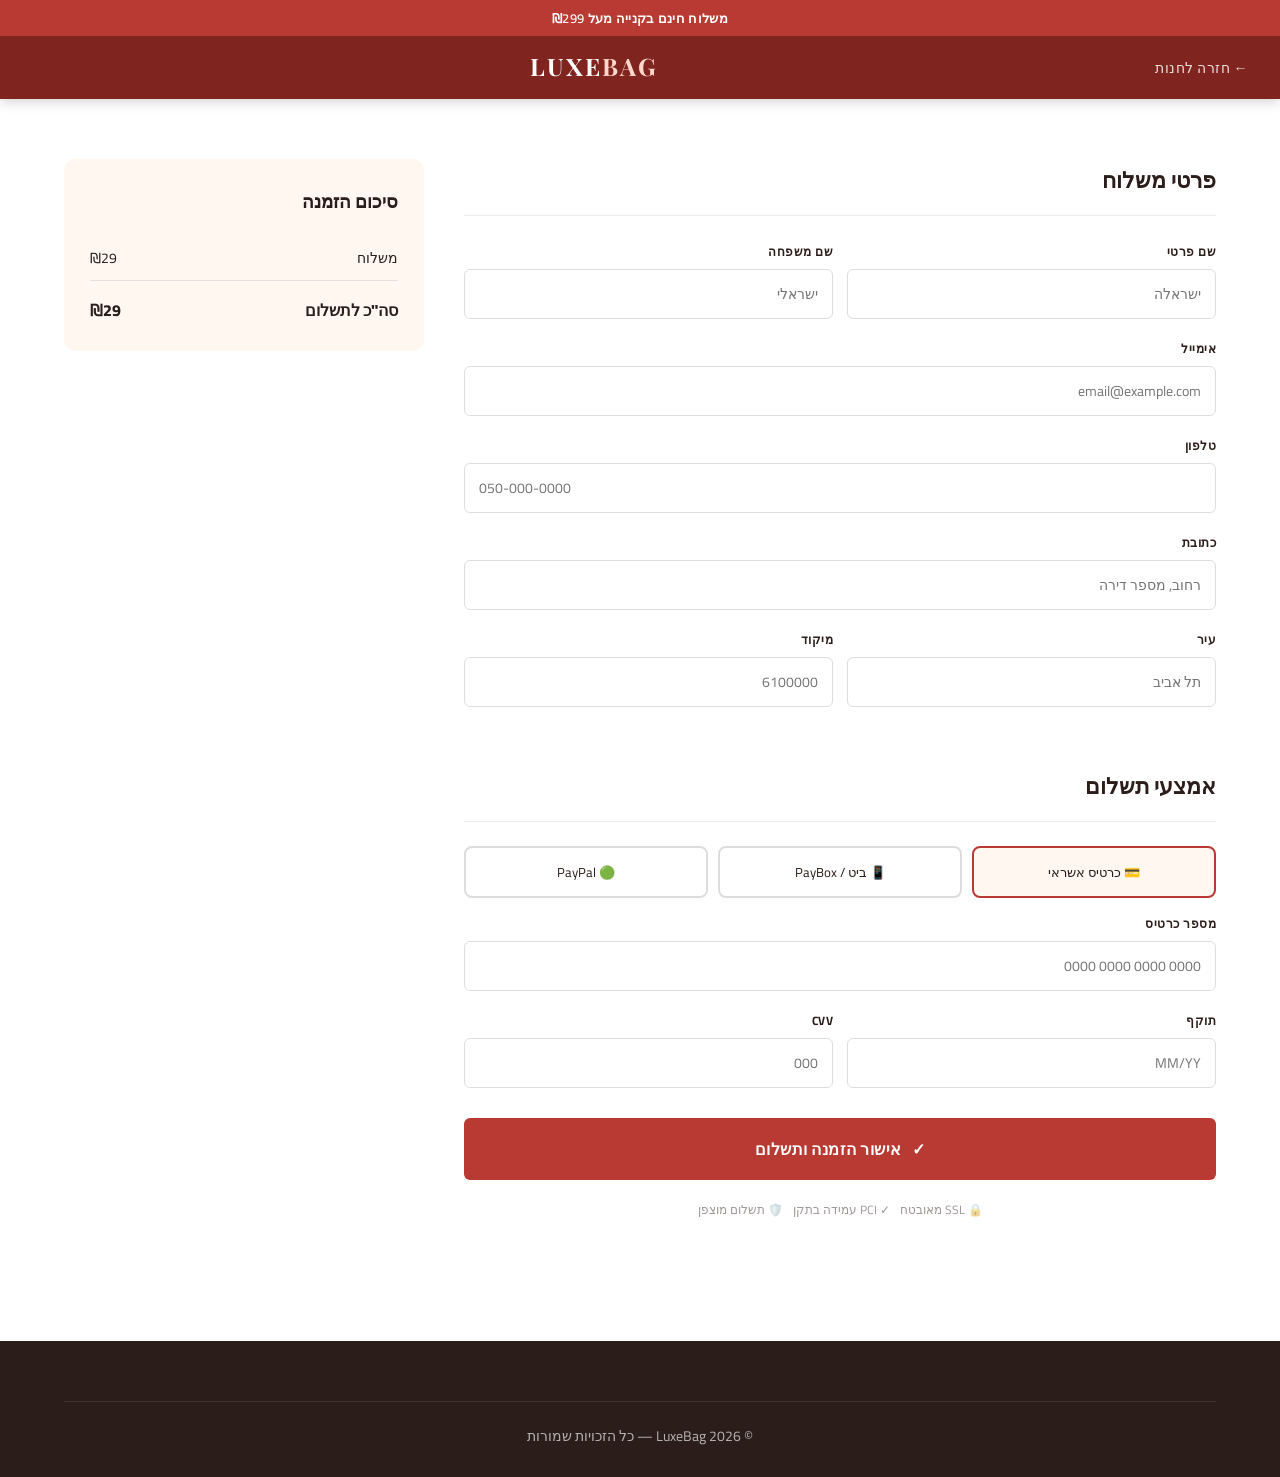
==== pages/checkout.html @ e1eb01a1 "Add files via upload" ====
<!DOCTYPE html>
<html lang="he" dir="rtl">
<head>
  <meta charset="UTF-8"/>
  <meta name="viewport" content="width=device-width, initial-scale=1.0"/>
  <title>תשלום — LUXEBAG</title>
  <link rel="stylesheet" href="../css/style.css"/>
  <link href="https://fonts.googleapis.com/css2?family=Playfair+Display:ital,wght@0,400;0,700;1,400&family=Cairo:wght@400;500;600;700;800&display=swap" rel="stylesheet"/>
</head>
<body>

<header class="header">
  <div class="header-top">משלוח חינם בקנייה מעל ₪299</div>
  <nav class="navbar">
    <div class="nav-right">
      <a href="../index.html" class="nav-link">← חזרה לחנות</a>
    </div>
    <div class="logo"><a href="../index.html">LUXE<span>BAG</span></a></div>
    <div class="nav-left"></div>
  </nav>
</header>

<div class="container">
  <div class="checkout-section">
    <div class="checkout-grid">

      <!-- FORM -->
      <div>
        <!-- SHIPPING -->
        <h2 class="form-title">פרטי משלוח</h2>
        <div class="form-row">
          <div class="form-group">
            <label>שם פרטי</label>
            <input type="text" placeholder="ישראלה"/>
          </div>
          <div class="form-group">
            <label>שם משפחה</label>
            <input type="text" placeholder="ישראלי"/>
          </div>
        </div>
        <div class="form-group">
          <label>אימייל</label>
          <input type="email" placeholder="email@example.com"/>
        </div>
        <div class="form-group">
          <label>טלפון</label>
          <input type="tel" placeholder="050-000-0000"/>
        </div>
        <div class="form-group">
          <label>כתובת</label>
          <input type="text" placeholder="רחוב, מספר דירה"/>
        </div>
        <div class="form-row">
          <div class="form-group">
            <label>עיר</label>
            <input type="text" placeholder="תל אביב"/>
          </div>
          <div class="form-group">
            <label>מיקוד</label>
            <input type="text" placeholder="6100000"/>
          </div>
        </div>

        <!-- PAYMENT -->
        <h2 class="form-title" style="margin-top:40px">אמצעי תשלום</h2>
        <div class="pay-methods">
          <div class="pay-method active" onclick="selectPay(this)">💳 כרטיס אשראי</div>
          <div class="pay-method" onclick="selectPay(this)">📱 ביט / PayBox</div>
          <div class="pay-method" onclick="selectPay(this)">🟢 PayPal</div>
        </div>

        <div id="cardFields">
          <div class="form-group">
            <label>מספר כרטיס</label>
            <input type="text" placeholder="0000 0000 0000 0000" maxlength="19" id="cardNum"/>
          </div>
          <div class="form-row">
            <div class="form-group">
              <label>תוקף</label>
              <input type="text" placeholder="MM/YY" maxlength="5"/>
            </div>
            <div class="form-group">
              <label>CVV</label>
              <input type="text" placeholder="000" maxlength="3"/>
            </div>
          </div>
        </div>

        <button class="btn-primary full-width" onclick="placeOrder()" style="margin-top:12px;padding:16px;font-size:16px">
          ✓ &nbsp; אישור הזמנה ותשלום
        </button>

        <div class="secure-badges">
          <span>🔒 SSL מאובטח</span>
          <span>✓ PCI עמידה בתקן</span>
          <span>🛡️ תשלום מוצפן</span>
        </div>
      </div>

      <!-- ORDER SUMMARY -->
      <div class="order-summary">
        <h3>סיכום הזמנה</h3>
        <div id="checkoutItems">
          <div style="color:var(--gray);font-size:14px;text-align:center;padding:20px 0">העגלה ריקה</div>
        </div>
        <div class="summary-item">
          <span>משלוח</span>
          <span id="summaryShipping">₪29</span>
        </div>
        <div class="summary-total">
          <span>סה"כ לתשלום</span>
          <span id="summaryTotal">₪0</span>
        </div>
      </div>

    </div>
  </div>
</div>

<!-- SUCCESS MODAL -->
<div id="successModal" style="display:none;position:fixed;inset:0;background:rgba(0,0,0,0.6);z-index:999;align-items:center;justify-content:center">
  <div style="background:white;padding:48px;border-radius:12px;text-align:center;max-width:420px;margin:20px">
    <div style="font-size:64px;margin-bottom:16px">🎉</div>
    <h2 style="font-family:var(--font-display);font-size:28px;margin-bottom:12px">ההזמנה התקבלה!</h2>
    <p style="color:var(--gray);margin-bottom:28px;line-height:1.7">תודה רבה! שלחנו אישור לאימייל שלך.<br/>המשלוח יגיע תוך 3–5 ימי עסקים.</p>
    <a href="../index.html" class="btn-primary">חזרה לחנות</a>
  </div>
</div>

<footer class="footer" style="margin-top:60px">
  <div class="container">
    <div class="footer-bottom"><p>© 2026 LuxeBag — כל הזכויות שמורות</p></div>
  </div>
</footer>

<script src="../js/data.js"></script>
<script src="../js/cart.js"></script>
<script>
function selectPay(el) {
  document.querySelectorAll('.pay-method').forEach(e => e.classList.remove('active'));
  el.classList.add('active');
  document.getElementById('cardFields').style.display = el.textContent.includes('כרטיס') ? 'block' : 'none';
}

function placeOrder() {
  if (cart.length === 0) { alert('העגלה ריקה!'); return; }
  document.getElementById('successModal').style.display = 'flex';
  cart = [];
  saveCart();
}

// Format card number
document.getElementById('cardNum')?.addEventListener('input', function() {
  this.value = this.value.replace(/\D/g, '').replace(/(.{4})/g, '$1 ').trim().slice(0, 19);
});

document.addEventListener('DOMContentLoaded', updateCheckoutSummary);
</script>
</body>
</html>
---- css/style.css ----
/* ===================================================
   style.css — Lamsat Hub
   כל העיצוב של האתר נמצא כאן
   =================================================== */

/* ===== משתנים גלובליים — שנה כאן כדי לשנות את כל הצבעים ===== */
:root {
  --red:        #b83a32;   /* צבע ראשי — אדום */
  --red-light:  #d85a50;   /* אדום בהיר — hover */
  --red-dark:   #8f2924;   /* אדום כהה */
  --bg-dark:    #2b1d1a;   /* רקע כהה — Hero / Footer */
  --bg-header:  #7f241f;   /* רקע Header */
  --mid:        #6b4a43;   /* אמצעי */
  --gray:       #8b7770;   /* אפור */
  --light-gray: #fff7f0;   /* בז׳ בהיר — רקע סקשנים */
  --white:      #ffffff;

  --font-body:    'Cairo', sans-serif;       /* פונט ראשי — ערבית */
  --font-display: 'Playfair Display', serif; /* פונט כותרות */
  --radius: 6px;
  --shadow:    0 4px 24px rgba(127,36,31,0.08);
  --shadow-lg: 0 12px 48px rgba(127,36,31,0.15);
}

/* ===== ריסט בסיסי ===== */
*, *::before, *::after { box-sizing: border-box; margin: 0; padding: 0; }
html { scroll-behavior: smooth; }
body {
  font-family: var(--font-body);
  background: var(--white);
  color: var(--bg-dark);
  direction: rtl;
  overflow-x: hidden;
}
a { text-decoration: none; color: inherit; }
img { max-width: 100%; display: block; }
button { cursor: pointer; border: none; background: none; font-family: var(--font-body); }

/* ===== קונטיינר מרכזי ===== */
.container { max-width: 1200px; margin: 0 auto; padding: 0 24px; }

/* ===================================================
   TOP OFFER BAR — סרט עליון עם הודעות מתחלפות
   =================================================== */
.top_offer_bar {
  width: 100%;
  background: #fff0ee;
  color: var(--red-dark);
  text-align: center;
  padding: 10px 16px;
  font-size: 15px;
  font-weight: 600;
  direction: rtl;
  border-bottom: 1px solid #f0d0cc;
}
.top_offer_bar span { display: inline-flex; align-items: center; gap: 8px; line-height: 1.4; }
.top_offer_bar bdi  { font-weight: 800; color: var(--bg-dark); }
#offerText { transition: opacity 0.3s ease; }

/* ===================================================
   HEADER — כותרת עליונה נדבקת
   =================================================== */
.header {
  position: sticky;
  top: 0;
  z-index: 100;
  background: var(--bg-header);
  box-shadow: 0 2px 12px rgba(0,0,0,0.2);
}

/* סרט הודעה שיווקית אדום בתוך ה-Header */
.header-top {
  background: var(--red);
  color: var(--white);
  text-align: center;
  padding: 6px;
  font-size: 13px;
  font-weight: 600;
  letter-spacing: 0.3px;
}

/* ===== ניווט ===== */
.navbar {
  display: flex;
  align-items: center;
  justify-content: space-between;
  padding: 14px 32px;
  gap: 16px;
}

/* לוגו */
.logo a {
  font-family: var(--font-display);
  font-size: 24px;
  font-weight: 700;
  color: var(--white);
  letter-spacing: 2px;
  white-space: nowrap;
}
.logo span { color: #ffd6cc; }

/* קישורי ניווט */
.nav-right, .nav-left { display: flex; align-items: center; gap: 20px; }
.nav-link {
  color: rgba(255,255,255,0.85);
  font-size: 14px;
  font-weight: 500;
  letter-spacing: 0.5px;
  transition: color 0.2s;
  white-space: nowrap;
}
.nav-link:hover { color: #ffd6cc; }

/* כפתורי אייקון */
.icon-btn {
  position: relative;
  color: rgba(255,255,255,0.9);
  padding: 6px;
  transition: color 0.2s;
  display: flex;
  align-items: center;
  justify-content: center;
}
.icon-btn:hover { color: #ffd6cc; }

/* תגית מספר על האייקונים */
.badge {
  position: absolute;
  top: 0; left: 0;
  background: var(--white);
  color: var(--red-dark);
  font-size: 10px;
  font-weight: 800;
  width: 16px; height: 16px;
  border-radius: 50%;
  display: flex; align-items: center; justify-content: center;
  line-height: 1;
}

/* שורת חיפוש — נפתחת / נסגרת */
.search-bar {
  display: none;
  padding: 10px 32px;
  background: var(--bg-dark);
  gap: 12px;
  align-items: center;
}
.search-bar.open { display: flex; }
.search-bar input {
  flex: 1;
  background: rgba(255,255,255,0.1);
  border: 1px solid rgba(255,255,255,0.2);
  border-radius: var(--radius);
  padding: 10px 16px;
  color: var(--white);
  font-size: 14px;
  font-family: var(--font-body);
  outline: none;
}
.search-bar input::placeholder { color: var(--gray); }
#searchClose { color: rgba(255,255,255,0.6); font-size: 18px; }
#searchClose:hover { color: var(--white); }

/* ===================================================
   HERO — הבאנר הגדול בדף הבית
   =================================================== */
.hero {
  min-height: 88vh;
  background: var(--bg-dark);
  display: flex;
  align-items: center;
  position: relative;
  overflow: hidden;
}

/* גרדיאנט רקע דקורטיבי */
.hero-bg {
  position: absolute;
  inset: 0;
  background:
    radial-gradient(ellipse at 70% 50%, rgba(184,58,50,0.2) 0%, transparent 60%),
    radial-gradient(ellipse at 20% 80%, rgba(184,58,50,0.08) 0%, transparent 50%);
  pointer-events: none;
}

/* תוכן טקסט — צד ימין */
.hero-content {
  position: relative;
  z-index: 2;
  padding: 80px 64px;
  max-width: 58%;
}

/* תת-כותרת קטנה */
.hero-sub {
  color: var(--red-light);
  font-size: 13px;
  letter-spacing: 4px;
  text-transform: uppercase;
  margin-bottom: 20px;
  font-weight: 600;
}

/* כותרת ראשית */
.hero-title {
  font-family: var(--font-body);
  font-size: clamp(32px, 4.5vw, 68px);
  font-weight: 800;
  color: var(--white);
  line-height: 1.25;
  margin-bottom: 16px;
}
/* החלק הנטוי בכותרת */
.hero-title em {
  display: block;
  margin-top: 8px;
  color: var(--red-light);
  font-style: normal;
  font-weight: 700;
  font-size: 0.75em;
  line-height: 1.4;
}

/* תיאור */
.hero-desc {
  color: rgba(255,255,255,0.65);
  font-size: 17px;
  font-weight: 500;
  margin-bottom: 36px;
  line-height: 1.6;
}

/* כפתורים */
.hero-btns { display: flex; gap: 16px; flex-wrap: wrap; }

/* תגיות אמון */
.hero-trust {
  display: flex;
  gap: 20px;
  margin-top: 28px;
  flex-wrap: wrap;
}
.hero-trust span {
  font-size: 13px;
  color: rgba(255,255,255,0.55);
  font-weight: 500;
}

/* תמונת לוגו בצד שמאל */
.hero-image {
  position: absolute;
  left: 6%;
  top: 50%;
  transform: translateY(-50%);
  z-index: 1;
}
.hero-img-placeholder {
  width: 300px;
  height: 300px;
  border-radius: 50%;
  overflow: hidden;
  border: 3px solid rgba(184,58,50,0.4);
  box-shadow: 0 0 60px rgba(184,58,50,0.25);
  background: rgba(255,255,255,0.05);
  display: flex;
  align-items: center;
  justify-content: center;
}
.hero-logo-img {
  width: 100%;
  height: 100%;
  object-fit: cover;
}
.hero-logo-fallback {
  display: flex;
  flex-direction: column;
  align-items: center;
  gap: 8px;
}
.hero-logo-fallback span { font-size: 72px; }
.hero-logo-fallback p {
  font-family: var(--font-display);
  color: var(--red-light);
  font-size: 16px;
  letter-spacing: 3px;
}

/* ===== כפתורים גלובליים ===== */
.btn-primary {
  display: inline-block;
  background: var(--red);
  color: var(--white);
  padding: 14px 36px;
  font-size: 14px;
  font-weight: 700;
  letter-spacing: 0.5px;
  border-radius: var(--radius);
  transition: background 0.2s, transform 0.15s;
  border: none;
  cursor: pointer;
  font-family: var(--font-body);
  text-align: center;
}
.btn-primary:hover { background: var(--red-dark); transform: translateY(-2px); color: var(--white); }

.btn-ghost {
  display: inline-block;
  border: 1.5px solid rgba(255,255,255,0.4);
  color: rgba(255,255,255,0.9);
  padding: 14px 36px;
  font-size: 14px;
  font-weight: 600;
  border-radius: var(--radius);
  transition: border-color 0.2s, color 0.2s;
  font-family: var(--font-body);
}
.btn-ghost:hover { border-color: var(--red-light); color: var(--red-light); }

/* ===================================================
   STATS BAR — סרט סטטיסטיקות
   =================================================== */
.stats-bar {
  background: var(--white);
  border-bottom: 1px solid #f0e8e6;
  padding: 32px 0;
}
.stats-grid {
  display: grid;
  grid-template-columns: repeat(4, 1fr);
  gap: 20px;
  text-align: center;
}
.stat-item strong {
  display: block;
  font-size: 28px;
  font-weight: 800;
  color: var(--red);
  line-height: 1;
  margin-bottom: 6px;
}
.stat-item span { font-size: 13px; color: var(--gray); font-weight: 500; }

/* ===================================================
   SECTION TITLES — כותרות סקשנים
   =================================================== */
.section-title {
  font-family: var(--font-body);
  font-size: clamp(24px, 3vw, 38px);
  font-weight: 800;
  color: var(--bg-dark);
  margin-bottom: 40px;
  text-align: center;
}
/* קו דקורטיבי מתחת לכותרת */
.section-title::after {
  content: '';
  display: block;
  width: 52px;
  height: 3px;
  background: var(--red);
  border-radius: 2px;
  margin: 10px auto 0;
}

/* ===================================================
   CATEGORIES — קטגוריות
   =================================================== */
.categories { padding: 80px 0; background: var(--light-gray); }
.categories-grid {
  display: grid;
  grid-template-columns: repeat(auto-fit, minmax(160px, 1fr));
  gap: 20px;
}
.cat-card {
  display: flex;
  flex-direction: column;
  align-items: center;
  gap: 14px;
  padding: 32px 16px;
  background: var(--white);
  border-radius: 12px;
  border: 1.5px solid transparent;
  transition: all 0.25s;
  text-align: center;
  font-size: 14px;
  font-weight: 700;
  color: var(--bg-dark);
}
.cat-card:hover {
  border-color: var(--red);
  box-shadow: var(--shadow);
  transform: translateY(-5px);
}
.cat-icon { color: var(--red-dark); }
.cat-sale .cat-icon { color: #e05; }

/* ===================================================
   PRODUCTS — מוצרים
   =================================================== */
.featured { padding: 80px 0; }
.section-header {
  display: flex;
  justify-content: space-between;
  align-items: center;
  margin-bottom: 40px;
}
.section-header .section-title { margin-bottom: 0; text-align: right; }
.section-header .section-title::after { margin-right: 0; margin-left: auto; }
.see-all { color: var(--red-dark); font-size: 14px; font-weight: 700; transition: color 0.2s; white-space: nowrap; }
.see-all:hover { color: var(--red); }

.products-grid {
  display: grid;
  grid-template-columns: repeat(auto-fill, minmax(220px, 1fr));
  gap: 24px;
}
.product-card {
  border: 1px solid #eee;
  border-radius: 12px;
  overflow: hidden;
  transition: all 0.25s;
  background: var(--white);
  position: relative;
}
.product-card:hover { box-shadow: var(--shadow-lg); transform: translateY(-5px); }

/* תמונת מוצר */
.product-img {
  width: 100%;
  aspect-ratio: 1;
  background: var(--light-gray);
  display: flex; align-items: center; justify-content: center;
  position: relative;
  overflow: hidden;
}
.product-img img { width: 100%; height: 100%; object-fit: cover; }
.product-img .img-placeholder {
  width: 100%; height: 100%;
  display: flex; align-items: center; justify-content: center;
  font-size: 60px;
}

/* תגיות מוצר */
.product-badge {
  position: absolute; top: 10px; right: 10px;
  background: var(--red);
  color: var(--white);
  font-size: 11px; font-weight: 700;
  padding: 3px 10px;
  border-radius: 20px;
  text-transform: uppercase;
}
.product-badge.sale { background: #c0392b; }

/* כפתור מועדפים */
.product-wish {
  position: absolute; top: 10px; left: 10px;
  background: rgba(255,255,255,0.92);
  border-radius: 50%;
  width: 34px; height: 34px;
  display: flex; align-items: center; justify-content: center;
  cursor: pointer; transition: all 0.2s;
  backdrop-filter: blur(4px);
  border: none;
}
.product-wish:hover { transform: scale(1.15); }
.product-wish.active svg { fill: var(--red); stroke: var(--red); }

/* פרטי מוצר */
.product-info { padding: 16px; }
.product-brand { font-size: 11px; color: var(--red-dark); letter-spacing: 2px; text-transform: uppercase; font-weight: 700; margin-bottom: 4px; }
.product-name { font-size: 14px; font-weight: 600; color: var(--bg-dark); margin-bottom: 12px; line-height: 1.4; }
.product-bottom { display: flex; justify-content: space-between; align-items: center; gap: 8px; }
.product-price { font-size: 16px; font-weight: 800; color: var(--bg-dark); }
.product-price .old-price { font-size: 12px; color: var(--gray); text-decoration: line-through; display: block; }

/* כפתור הוספה לעגלה */
.add-to-cart {
  background: var(--bg-dark);
  color: var(--white);
  padding: 8px 14px;
  border-radius: var(--radius);
  font-size: 13px; font-weight: 700;
  font-family: var(--font-body);
  transition: background 0.2s;
  white-space: nowrap;
  border: none;
  cursor: pointer;
}
.add-to-cart:hover { background: var(--red); }

/* ===================================================
   TESTIMONIALS — המלצות לקוחות
   =================================================== */
.testimonials { padding: 80px 0; background: var(--light-gray); }
.testimonials-grid {
  display: grid;
  grid-template-columns: repeat(auto-fit, minmax(260px, 1fr));
  gap: 24px;
}
.testimonial-card {
  background: var(--white);
  padding: 28px;
  border-radius: 14px;
  border: 1px solid #f0e0de;
  box-shadow: var(--shadow);
  transition: transform 0.2s;
}
.testimonial-card:hover { transform: translateY(-4px); }
.testimonial-card .stars { font-size: 18px; margin-bottom: 14px; }
.testimonial-card p { font-size: 15px; color: var(--mid); line-height: 1.8; margin-bottom: 14px; font-style: italic; }
.testimonial-card .reviewer { font-size: 13px; color: var(--red-dark); font-weight: 700; }

/* ===================================================
   BRANDS — רצועת מותגים נגללת
   =================================================== */
.brands { padding: 60px 0; background: var(--bg-dark); overflow: hidden; }
.brands .section-title { color: var(--white); }
.brands .section-title::after { background: var(--red); }
.brands-scroll {
  display: flex;
  gap: 48px;
  animation: scrollBrands 22s linear infinite;
  white-space: nowrap;
  width: max-content;
  padding: 8px 0;
}
.brands-scroll span {
  font-family: var(--font-display);
  font-size: 18px;
  color: rgba(255,255,255,0.28);
  letter-spacing: 4px;
  transition: color 0.2s;
  cursor: default;
}
.brands-scroll span:hover { color: var(--red-light); }
@keyframes scrollBrands {
  0%   { transform: translateX(0); }
  100% { transform: translateX(-50%); }
}

/* ===================================================
   ABOUT — מי אנחנו
   =================================================== */
.about-strip { padding: 80px 0; background: var(--white); }
.about-inner {
  display: grid;
  grid-template-columns: 1fr 1fr;
  gap: 60px;
  align-items: center;
}
.about-text h2 {
  font-size: clamp(26px, 3vw, 38px);
  font-weight: 800;
  color: var(--bg-dark);
  margin-bottom: 20px;
}
.about-text p { font-size: 16px; color: var(--mid); line-height: 1.85; margin-bottom: 14px; }
.about-text .btn-primary { margin-top: 12px; }
.about-img-circle {
  width: 300px; height: 300px;
  border-radius: 50%;
  overflow: hidden;
  border: 4px solid var(--red-light);
  box-shadow: 0 0 0 10px rgba(184,58,50,0.08);
  margin: 0 auto;
  display: flex; align-items: center; justify-content: center;
  background: var(--light-gray);
}
.about-img-circle img { width: 100%; height: 100%; object-fit: cover; }

/* ===================================================
   WHATSAPP — כפתור צף
   =================================================== */
.whatsapp-float {
  position: fixed;
  bottom: 28px; left: 28px;
  z-index: 999;
  background: #25d366;
  color: white;
  width: 58px; height: 58px;
  border-radius: 50%;
  display: flex; align-items: center; justify-content: center;
  box-shadow: 0 4px 20px rgba(37,211,102,0.5);
  transition: transform 0.2s;
  animation: waPulse 3s ease-in-out infinite;
}
.whatsapp-float:hover { transform: scale(1.12); }
@keyframes waPulse {
  0%, 100% { box-shadow: 0 4px 20px rgba(37,211,102,0.4); }
  50%       { box-shadow: 0 4px 36px rgba(37,211,102,0.7); }
}

/* ===================================================
   CART SIDEBAR — עגלת קניות
   =================================================== */
.cart-overlay {
  display: none;
  position: fixed; inset: 0; z-index: 200;
  background: rgba(0,0,0,0.5);
  backdrop-filter: blur(3px);
}
.cart-overlay.open { display: block; }
.cart-sidebar {
  position: fixed;
  top: 0; left: -440px;
  width: 420px; max-width: 96vw;
  height: 100vh;
  background: var(--white);
  z-index: 201;
  transition: left 0.35s cubic-bezier(0.4,0,0.2,1);
  display: flex; flex-direction: column;
  box-shadow: var(--shadow-lg);
}
.cart-sidebar.open { left: 0; }
.cart-header { display: flex; justify-content: space-between; align-items: center; padding: 22px 26px; border-bottom: 1px solid #eee; }
.cart-header h3 { font-size: 18px; font-weight: 700; }
#cartClose { font-size: 20px; color: var(--gray); }
#cartClose:hover { color: var(--bg-dark); }
.cart-items { flex: 1; overflow-y: auto; padding: 18px 26px; }
.cart-empty { text-align: center; color: var(--gray); padding: 60px 0; font-size: 15px; }
.cart-item { display: flex; gap: 14px; padding: 14px 0; border-bottom: 1px solid #f5f0ee; }
.cart-item-img { width: 70px; height: 70px; background: var(--light-gray); border-radius: var(--radius); display: flex; align-items: center; justify-content: center; font-size: 26px; flex-shrink: 0; }
.cart-item-info { flex: 1; }
.cart-item-brand { font-size: 10px; color: var(--red-dark); letter-spacing: 1px; text-transform: uppercase; font-weight: 700; }
.cart-item-name { font-size: 13px; font-weight: 600; margin: 2px 0 8px; }
.cart-item-bottom { display: flex; justify-content: space-between; align-items: center; }
.cart-item-price { font-weight: 700; font-size: 14px; }
.cart-item-remove { color: var(--gray); font-size: 16px; cursor: pointer; border: none; background: none; }
.cart-item-remove:hover { color: var(--red); }
.cart-item-qty { display: flex; align-items: center; gap: 8px; }
.cart-item-qty button { width: 24px; height: 24px; border: 1px solid #ddd; border-radius: 3px; font-size: 14px; display: flex; align-items: center; justify-content: center; cursor: pointer; background: none; }
.cart-item-qty span { font-size: 14px; min-width: 20px; text-align: center; font-weight: 700; }
.cart-footer { padding: 20px 26px; border-top: 1px solid #eee; }
.cart-total { display: flex; justify-content: space-between; font-size: 17px; font-weight: 800; margin-bottom: 16px; }
.full-width { width: 100%; text-align: center; display: block; }

/* ===================================================
   FOOTER — פוטר
   =================================================== */
.footer { background: var(--bg-dark); color: rgba(255,255,255,0.65); padding: 60px 0 28px; }
.footer-logo { font-family: var(--font-display); font-size: 22px; color: var(--white); margin-bottom: 12px; letter-spacing: 2px; }
.footer-logo span { color: var(--red-light); }
.footer p { font-size: 14px; line-height: 1.75; }
.footer-grid { display: grid; grid-template-columns: 2fr 1fr 1fr 1fr; gap: 40px; margin-bottom: 40px; }
.footer h4 { color: var(--white); font-size: 12px; letter-spacing: 2px; text-transform: uppercase; margin-bottom: 16px; font-weight: 700; }
.footer a { display: block; margin-bottom: 8px; font-size: 14px; transition: color 0.2s; }
.footer a:hover { color: var(--red-light); }
.footer-bottom { border-top: 1px solid rgba(255,255,255,0.1); padding-top: 22px; text-align: center; font-size: 13px; }

/* ===================================================
   TOAST — הודעת פעולה קצרה
   =================================================== */
.toast {
  position: fixed; bottom: 32px; right: 32px; z-index: 9999;
  background: var(--bg-dark); color: var(--white);
  padding: 14px 22px; border-radius: 8px;
  font-size: 14px; font-weight: 600;
  box-shadow: var(--shadow-lg);
  transform: translateY(16px); opacity: 0;
  transition: all 0.3s; pointer-events: none;
}
.toast.show { transform: translateY(0); opacity: 1; }
.toast.gold { border-right: 3px solid var(--red); }

/* ===================================================
   SHOP PAGE — עמוד החנות
   =================================================== */
.shop-header { padding: 40px 0 0; }
.shop-title { font-size: 34px; font-weight: 800; margin-bottom: 6px; }
.shop-sub { color: var(--gray); font-size: 15px; }
.filters { display: flex; gap: 10px; flex-wrap: wrap; padding: 24px 0 16px; }
.filter-btn {
  padding: 8px 18px; border: 1.5px solid #ddd; border-radius: 20px;
  font-size: 13px; font-weight: 600; color: var(--bg-dark);
  transition: all 0.2s; font-family: var(--font-body); background: var(--white); cursor: pointer;
}
.filter-btn:hover, .filter-btn.active { background: var(--red); color: var(--white); border-color: var(--red); }
.sort-bar { display: flex; justify-content: space-between; align-items: center; padding: 14px 0; border-top: 1px solid #eee; margin-bottom: 28px; }
.sort-bar span { font-size: 14px; color: var(--gray); }
.sort-bar select { border: 1px solid #ddd; border-radius: 4px; padding: 6px 12px; font-size: 13px; font-family: var(--font-body); outline: none; }

/* ===================================================
   CHECKOUT PAGE — עמוד תשלום
   =================================================== */
.checkout-section { padding: 60px 0; min-height: 70vh; }
.checkout-grid { display: grid; grid-template-columns: 1fr 360px; gap: 40px; }
.form-title { font-size: 22px; font-weight: 800; margin-bottom: 24px; padding-bottom: 14px; border-bottom: 1px solid #eee; }
.form-group { margin-bottom: 18px; }
.form-group label { display: block; font-size: 12px; font-weight: 700; margin-bottom: 6px; text-transform: uppercase; letter-spacing: 0.5px; }
.form-group input, .form-group select { width: 100%; border: 1.5px solid #ddd; border-radius: var(--radius); padding: 11px 14px; font-size: 14px; font-family: var(--font-body); transition: border-color 0.2s; outline: none; }
.form-group input:focus, .form-group select:focus { border-color: var(--red); }
.form-row { display: grid; grid-template-columns: 1fr 1fr; gap: 14px; }
.order-summary { background: var(--light-gray); padding: 26px; border-radius: 12px; height: fit-content; position: sticky; top: 100px; }
.order-summary h3 { font-size: 18px; font-weight: 800; margin-bottom: 18px; }
.summary-item { display: flex; justify-content: space-between; padding: 9px 0; border-bottom: 1px solid #e8e0de; font-size: 14px; }
.summary-total { display: flex; justify-content: space-between; padding: 14px 0 0; font-size: 16px; font-weight: 800; }
.pay-methods { display: flex; gap: 10px; margin: 18px 0 14px; }
.pay-method { flex: 1; border: 2px solid #ddd; border-radius: 8px; padding: 12px; text-align: center; font-size: 13px; cursor: pointer; transition: all 0.2s; font-family: var(--font-body); background: var(--white); }
.pay-method.active { border-color: var(--red); background: #fff7f0; }
.secure-badges { display: flex; gap: 10px; justify-content: center; opacity: 0.45; margin-top: 18px; font-size: 12px; flex-wrap: wrap; }

/* ===================================================
   RESPONSIVE — התאמה למסכים קטנים
   =================================================== */
@media (max-width: 1024px) {
  .hero-content { max-width: 65%; padding: 60px 40px; }
  .hero-img-placeholder { width: 240px; height: 240px; }
}

@media (max-width: 900px) {
  /* Hero — טקסט מלא ותמונה נעלמת */
  .hero-content { max-width: 100%; padding: 60px 32px; }
  .hero-image { display: none; }

  .stats-grid { grid-template-columns: repeat(2, 1fr); }
  .about-inner { grid-template-columns: 1fr; gap: 32px; }
  .about-img { order: -1; }
  .about-img-circle { width: 200px; height: 200px; }

  .footer-grid { grid-template-columns: 1fr 1fr; gap: 28px; }
  .checkout-grid { grid-template-columns: 1fr; }
  .order-summary { position: static; }
}

@media (max-width: 640px) {
  .navbar { padding: 12px 16px; }
  .nav-right { display: none; } /* מסתיר ניווט במובייל */
  .hero-content { padding: 48px 20px; }
  .container { padding: 0 16px; }
  .hero-title { font-size: clamp(28px, 7vw, 44px); }
  .products-grid { grid-template-columns: repeat(2, 1fr); gap: 14px; }
  .footer-grid { grid-template-columns: 1fr; }
  .cart-sidebar { width: 100vw; max-width: 100vw; }
  .stats-grid { grid-template-columns: repeat(2, 1fr); gap: 12px; }
  .testimonials-grid { grid-template-columns: 1fr; }
}
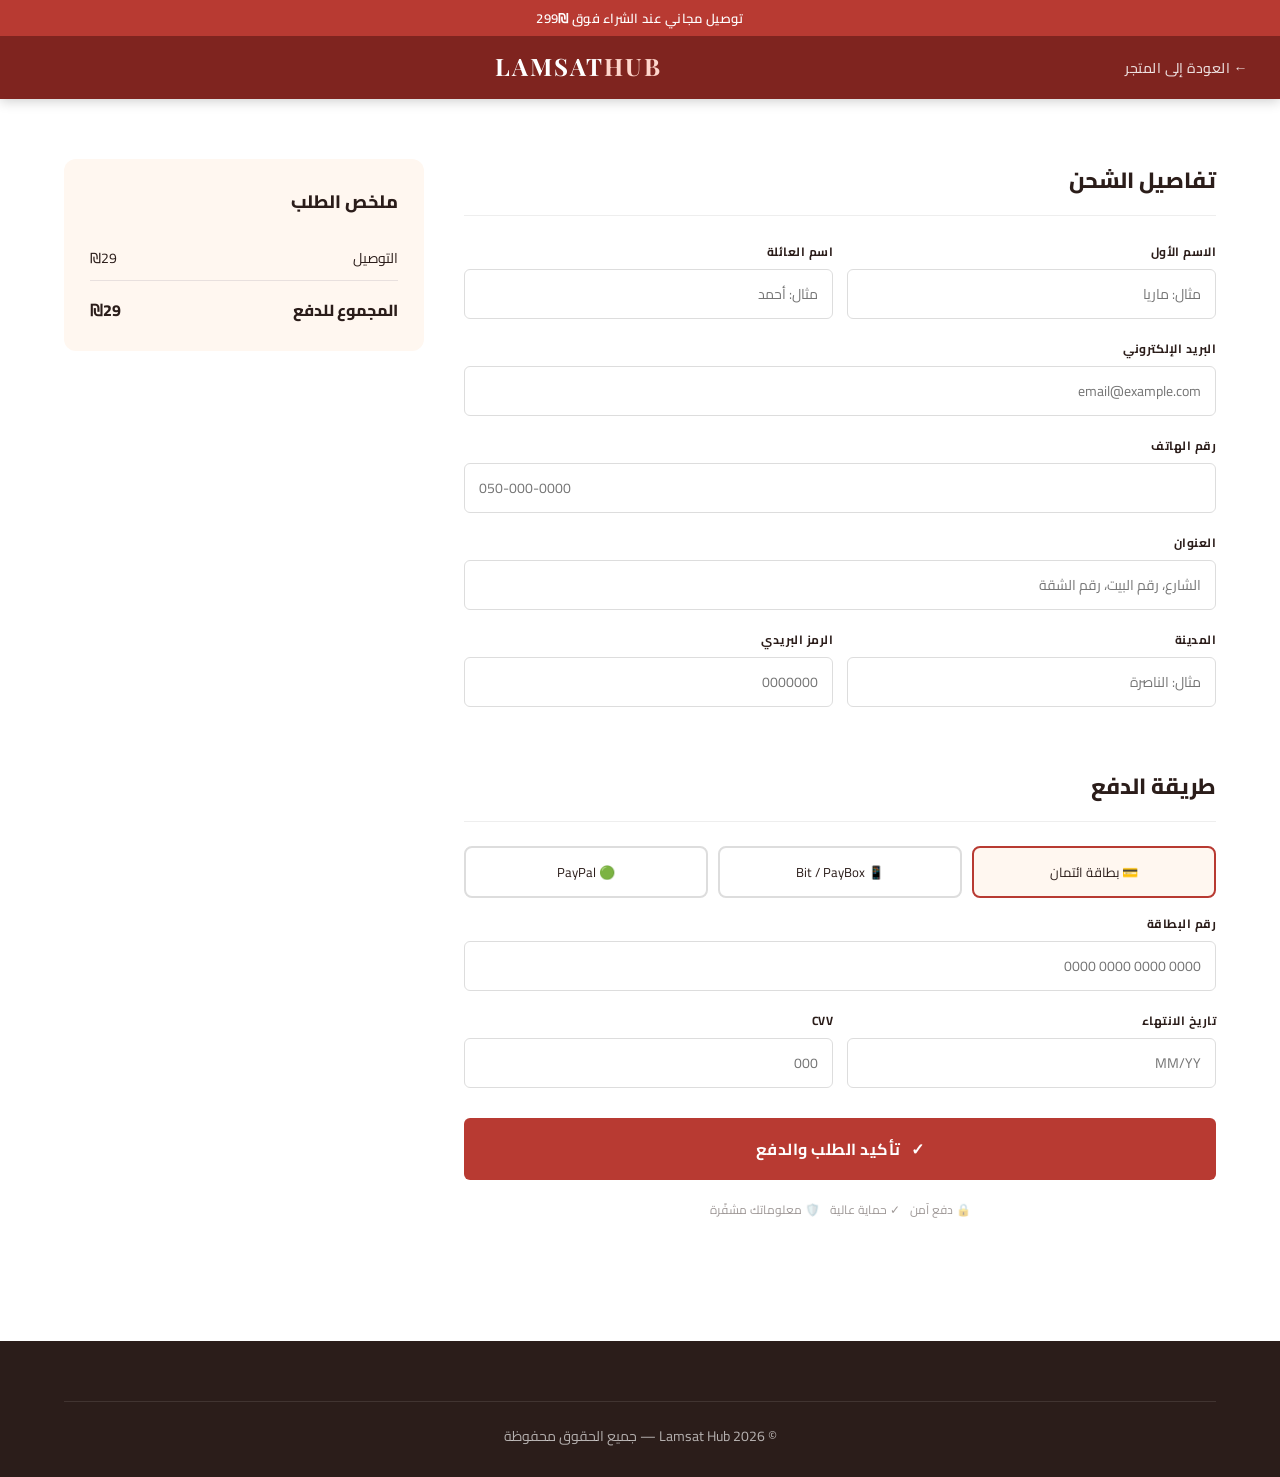
==== commit 259ac2b3: "Update checkout.html" ====
--- a/pages/checkout.html
+++ b/pages/checkout.html
@@ -1,21 +1,21 @@
 <!DOCTYPE html>
-<html lang="he" dir="rtl">
+<html lang="ar" dir="rtl">
 <head>
   <meta charset="UTF-8"/>
   <meta name="viewport" content="width=device-width, initial-scale=1.0"/>
-  <title>תשלום — LUXEBAG</title>
+  <title>إتمام الطلب — Lamsat Hub</title>
   <link rel="stylesheet" href="../css/style.css"/>
   <link href="https://fonts.googleapis.com/css2?family=Playfair+Display:ital,wght@0,400;0,700;1,400&family=Cairo:wght@400;500;600;700;800&display=swap" rel="stylesheet"/>
 </head>
 <body>
 
 <header class="header">
-  <div class="header-top">משלוח חינם בקנייה מעל ₪299</div>
+  <div class="header-top">توصيل مجاني عند الشراء فوق ₪299</div>
   <nav class="navbar">
     <div class="nav-right">
-      <a href="../index.html" class="nav-link">← חזרה לחנות</a>
+      <a href="shop.html" class="nav-link">← العودة إلى المتجر</a>
     </div>
-    <div class="logo"><a href="../index.html">LUXE<span>BAG</span></a></div>
+    <div class="logo"><a href="../index.html">LAMSAT<span>HUB</span></a></div>
     <div class="nav-left"></div>
   </nav>
 </header>
@@ -27,56 +27,63 @@
       <!-- FORM -->
       <div>
         <!-- SHIPPING -->
-        <h2 class="form-title">פרטי משלוח</h2>
+        <h2 class="form-title">تفاصيل الشحن</h2>
+
         <div class="form-row">
           <div class="form-group">
-            <label>שם פרטי</label>
-            <input type="text" placeholder="ישראלה"/>
+            <label>الاسم الأول</label>
+            <input type="text" placeholder="مثال: ماريا"/>
           </div>
           <div class="form-group">
-            <label>שם משפחה</label>
-            <input type="text" placeholder="ישראלי"/>
+            <label>اسم العائلة</label>
+            <input type="text" placeholder="مثال: أحمد"/>
           </div>
         </div>
+
         <div class="form-group">
-          <label>אימייל</label>
+          <label>البريد الإلكتروني</label>
           <input type="email" placeholder="email@example.com"/>
         </div>
+
         <div class="form-group">
-          <label>טלפון</label>
+          <label>رقم الهاتف</label>
           <input type="tel" placeholder="050-000-0000"/>
         </div>
+
         <div class="form-group">
-          <label>כתובת</label>
-          <input type="text" placeholder="רחוב, מספר דירה"/>
+          <label>العنوان</label>
+          <input type="text" placeholder="الشارع، رقم البيت، رقم الشقة"/>
         </div>
+
         <div class="form-row">
           <div class="form-group">
-            <label>עיר</label>
-            <input type="text" placeholder="תל אביב"/>
+            <label>المدينة</label>
+            <input type="text" placeholder="مثال: الناصرة"/>
           </div>
           <div class="form-group">
-            <label>מיקוד</label>
-            <input type="text" placeholder="6100000"/>
+            <label>الرمز البريدي</label>
+            <input type="text" placeholder="0000000"/>
           </div>
         </div>
 
         <!-- PAYMENT -->
-        <h2 class="form-title" style="margin-top:40px">אמצעי תשלום</h2>
+        <h2 class="form-title" style="margin-top:40px">طريقة الدفع</h2>
+
         <div class="pay-methods">
-          <div class="pay-method active" onclick="selectPay(this)">💳 כרטיס אשראי</div>
-          <div class="pay-method" onclick="selectPay(this)">📱 ביט / PayBox</div>
+          <div class="pay-method active" onclick="selectPay(this)">💳 بطاقة ائتمان</div>
+          <div class="pay-method" onclick="selectPay(this)">📱 Bit / PayBox</div>
           <div class="pay-method" onclick="selectPay(this)">🟢 PayPal</div>
         </div>
 
         <div id="cardFields">
           <div class="form-group">
-            <label>מספר כרטיס</label>
+            <label>رقم البطاقة</label>
             <input type="text" placeholder="0000 0000 0000 0000" maxlength="19" id="cardNum"/>
           </div>
+
           <div class="form-row">
             <div class="form-group">
-              <label>תוקף</label>
+              <label>تاريخ الانتهاء</label>
               <input type="text" placeholder="MM/YY" maxlength="5"/>
             </div>
             <div class="form-group">
@@ -87,28 +94,33 @@
         </div>
 
         <button class="btn-primary full-width" onclick="placeOrder()" style="margin-top:12px;padding:16px;font-size:16px">
-          ✓ &nbsp; אישור הזמנה ותשלום
+          ✓ &nbsp; تأكيد الطلب والدفع
         </button>
 
         <div class="secure-badges">
-          <span>🔒 SSL מאובטח</span>
-          <span>✓ PCI עמידה בתקן</span>
-          <span>🛡️ תשלום מוצפן</span>
+          <span>🔒 دفع آمن</span>
+          <span>✓ حماية عالية</span>
+          <span>🛡️ معلوماتك مشفّرة</span>
         </div>
       </div>
 
       <!-- ORDER SUMMARY -->
       <div class="order-summary">
-        <h3>סיכום הזמנה</h3>
+        <h3>ملخص الطلب</h3>
+
         <div id="checkoutItems">
-          <div style="color:var(--gray);font-size:14px;text-align:center;padding:20px 0">העגלה ריקה</div>
+          <div style="color:var(--gray);font-size:14px;text-align:center;padding:20px 0">
+            السلة فارغة
+          </div>
         </div>
+
         <div class="summary-item">
-          <span>משלוח</span>
+          <span>التوصيل</span>
           <span id="summaryShipping">₪29</span>
         </div>
+
         <div class="summary-total">
-          <span>סה"כ לתשלום</span>
+          <span>المجموع للدفع</span>
           <span id="summaryTotal">₪0</span>
         </div>
       </div>
@@ -121,29 +133,46 @@
 <div id="successModal" style="display:none;position:fixed;inset:0;background:rgba(0,0,0,0.6);z-index:999;align-items:center;justify-content:center">
   <div style="background:white;padding:48px;border-radius:12px;text-align:center;max-width:420px;margin:20px">
     <div style="font-size:64px;margin-bottom:16px">🎉</div>
-    <h2 style="font-family:var(--font-display);font-size:28px;margin-bottom:12px">ההזמנה התקבלה!</h2>
-    <p style="color:var(--gray);margin-bottom:28px;line-height:1.7">תודה רבה! שלחנו אישור לאימייל שלך.<br/>המשלוח יגיע תוך 3–5 ימי עסקים.</p>
-    <a href="../index.html" class="btn-primary">חזרה לחנות</a>
+
+    <h2 style="font-family:var(--font-display);font-size:28px;margin-bottom:12px">
+      تم استلام طلبك!
+    </h2>
+
+    <p style="color:var(--gray);margin-bottom:28px;line-height:1.7">
+      شكراً لكِ! تم إرسال تأكيد الطلب إلى بريدك الإلكتروني.<br/>
+      سيصل الطلب خلال 3–5 أيام عمل.
+    </p>
+
+    <a href="../index.html" class="btn-primary">العودة إلى المتجر</a>
   </div>
 </div>
 
 <footer class="footer" style="margin-top:60px">
   <div class="container">
-    <div class="footer-bottom"><p>© 2026 LuxeBag — כל הזכויות שמורות</p></div>
+    <div class="footer-bottom">
+      <p>© 2026 Lamsat Hub — جميع الحقوق محفوظة</p>
+    </div>
   </div>
 </footer>
 
 <script src="../js/data.js"></script>
 <script src="../js/cart.js"></script>
+
 <script>
 function selectPay(el) {
   document.querySelectorAll('.pay-method').forEach(e => e.classList.remove('active'));
   el.classList.add('active');
-  document.getElementById('cardFields').style.display = el.textContent.includes('כרטיס') ? 'block' : 'none';
+
+  document.getElementById('cardFields').style.display =
+    el.textContent.includes('بطاقة') ? 'block' : 'none';
 }
 
 function placeOrder() {
-  if (cart.length === 0) { alert('העגלה ריקה!'); return; }
+  if (cart.length === 0) {
+    alert('السلة فارغة!');
+    return;
+  }
+
   document.getElementById('successModal').style.display = 'flex';
   cart = [];
   saveCart();
@@ -156,5 +185,6 @@
 
 document.addEventListener('DOMContentLoaded', updateCheckoutSummary);
 </script>
+
 </body>
 </html>
